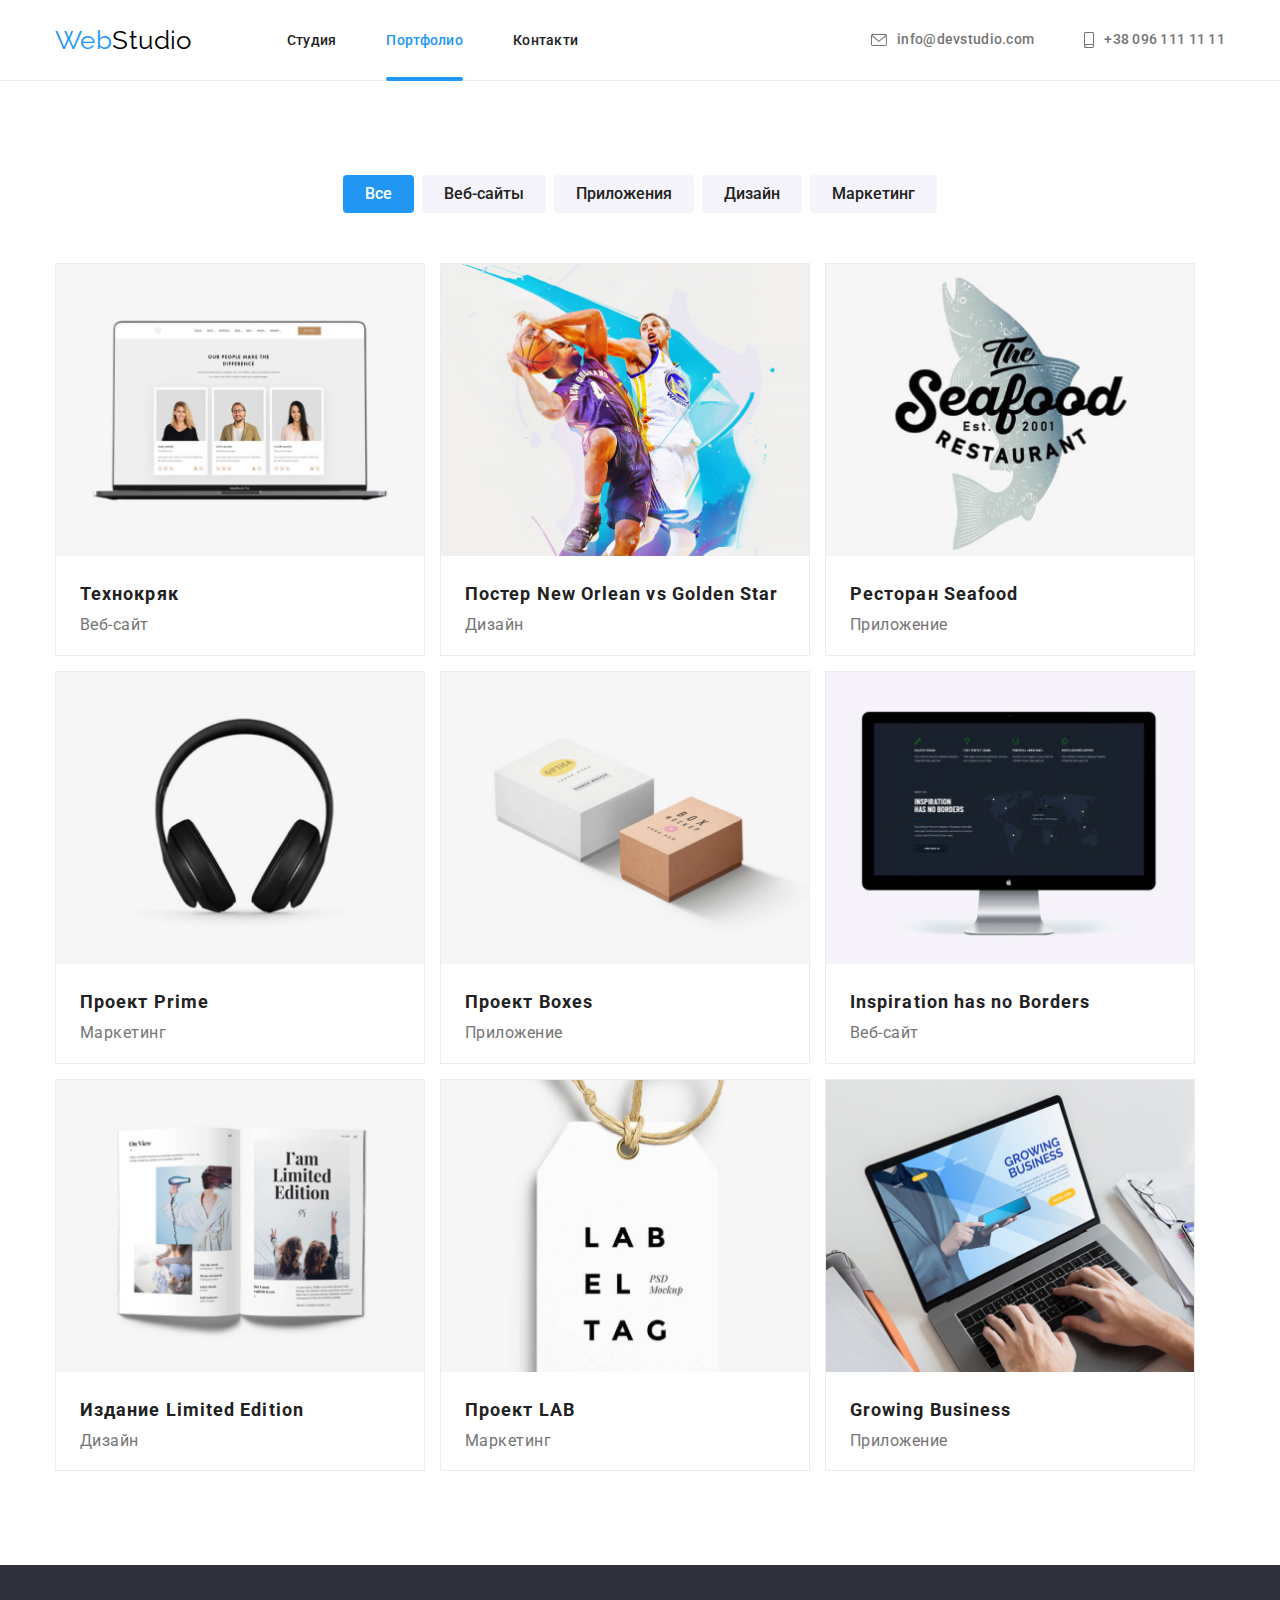
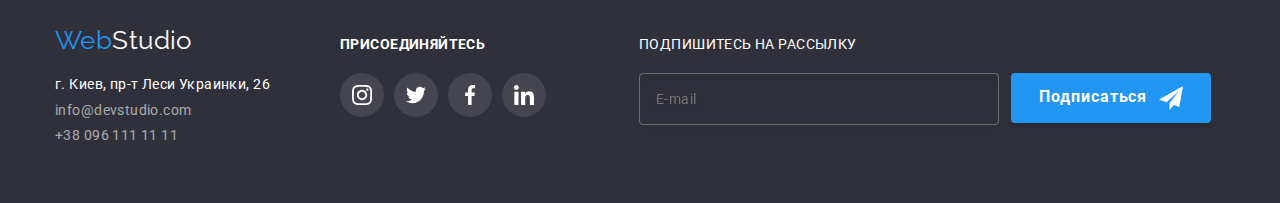
==== portfolio.html @ 6645a098 "Add files via upload" ====
<!DOCTYPE html>
<html lang="ru">

<head>
  <meta charset="utf-8" />
  <title>WebStudio</title>
  <!-- Линкии -->
  <link rel="preconnect" href="https://fonts.googleapis.com" />
  <link rel="preconnect" href="https://fonts.gstatic.com" crossorigin />
  <link href="https://fonts.googleapis.com/css2?family=Raleway:wght@700&family=Roboto:wght@400;500;700;900&display=swap"
    rel="stylesheet" />
  <link rel="stylesheet"
    href="https://cdnjs.cloudflare.com/ajax/libs/modern-normalize/1.1.0/modern-normalize.min.css" />
  <link rel="stylesheet" href="./css/styles.css" type="text/css" />
</head>
<!-- Боди -->

<body>
  <header class="header">
    <div class="container">
      <nav class="styless-nav main-nav">
        <a href="./index.html" class="logo-start">Web<span class="logo-end">Studio</span></a>
        <ul class="style-list">
          <li class="style-item"><a class="nav-link" href="./index.html">Студия</a></li>
          <li class="style-item"><a class="nav-link acctive_nav_link" href="./portfolio.html">Портфолио</a></li>
          <li class="style-item"><a class="nav-link" href="">Контакти</a></li>
        </ul>
        <ul class="auth-nav list">
          <li class="style-item"><a class="contact-link" href="mailto:info@devstudio.com">
              <svg class="logo_mail" width="16px" height="12px">
                <use href="./images/sprite.svg#icon-envelope"></use>
              </svg> info@devstudio.com</a>
          </li>
          <li class="style-item"><a class="contact-link" href="tel:+380961111111">
              <svg class="logo_phone" width="16px" height="12px">
                <use href="./images/sprite.svg#icon-smartphone"></use>
              </svg> +38 096 111 11 11</a>
          </li>
        </ul>
      </nav>
    </div>
  </header>
  <main>
    <!--/* Шапка с кнопками та скритий заголовок*/-->
    <section class="section">
      <div class="container">
        <h1 class="visually-hidden">Нет заголовка</h1>
        <ul class="btn-list">
          <li class="btn-item">
            <button class="style-button active-btn" type="button">Все</button>
          </li>
          <li class="btn-item">
            <button class="style-button" type="button">Веб-сайты</button>
          </li>
          <li class="btn-item">
            <button class="style-button" type="button">Приложения</button>
          </li>
          <li class="btn-item">
            <button class="style-button" type="button">Дизайн</button>
          </li>
          <li class="btn-item">
            <button class="style-button" type="button">Маркетинг</button>
          </li>
        </ul>
        <!--/* Наши работы */-->
        <ul class="project-list">
          <li class="card-item">
            <div class="test">
              <img src="./images/portfolio-section1/img.jpg" alt="Ноутбук с открытым веб- сайтом" width="370"
                class="projects" />
              <p class="project-text">Ресурс предлагает комплексные предложения с разным уровнем функционала и сервисов.
                Все это
                позволит посетителю получить исчерпывающие сведения о компании или частном лице.</p>
            </div>
            <h3 class="card-title">Технокряк</h3>
            <p class="card-text">Веб-сайт</p>
          </li>
          <li class="card-item">
            <div class="test">
              <img src="./images/portfolio-section1/img-1.jpg" alt="Баскетбол" width="370" class="projects" />
              <p class="project-text">Ресурс предлагает комплексные предложения с разным уровнем функционала и сервисов.
                Все это позволит посетителю получить исчерпывающие сведения о компании или частном лице.</p>
            </div>
            <h3 class="card-title">Постер New Orlean vs Golden Star</h3>
            <p class="card-text">Дизайн</p>
          </li>
          <li class="card-item">
            <div class="test">
              <img src="./images/portfolio-section1/img-2.jpg" alt="рыба с надписью" width="370" class="projects" />
              <p class="project-text">Ресурс предлагает комплексные предложения с разным уровнем функционала и сервисов.
                Все это позволит посетителю получить исчерпывающие сведения о компании или частном лице.</p>
            </div>
            <h3 class="card-title">Ресторан Seafood</h3>
            <p class="card-text">Приложение</p>
          </li>
          <li class="card-item">
            <div class="test">
              <img src="./images/portfolio-section1/img-3.jpg" alt="Наушники" width="370" class="projects" />
              <p class="project-text">Ресурс предлагает комплексные предложения с разным уровнем функционала и сервисов.
                Все это позволит посетителю получить исчерпывающие сведения о компании или частном лице.</p>
            </div>
            <h3 class="card-title">Проект Prime</h3>
            <p class="card-text">Маркетинг</p>
          </li>

          <li class="card-item">
            <div class="test">
              <img src="./images/portfolio-section1/img-4.jpg" alt="Две коробочки" width="370" class="projects" />
              <p class="project-text">Ресурс предлагает комплексные предложения с разным уровнем функционала и сервисов.
                Все это позволит посетителю получить исчерпывающие сведения о компании или частном лице.</p>
            </div>
            <h3 class="card-title">Проект Boxes</h3>
            <p class="card-text">Приложение</p>
          </li>
          <li class="card-item">
            <div class="test">
              <img src="./images/portfolio-section1/img-5.jpg" alt="Монитор" width="370" class="projects" />
              <p class="project-text">Ресурс предлагает комплексные предложения с разным уровнем функционала и сервисов.
                Все это позволит посетителю получить исчерпывающие сведения о компании или частном лице.</p>
            </div>
            <h3 class="card-title">Inspiration has no Borders</h3>
            <p class="card-text">Веб-сайт</p>
          </li>
          <li class="card-item">
            <div class="test">
              <img src="./images/portfolio-section1/img-6.jpg" alt="Макет издания" width="370" class="projects" />
              <p class="project-text">Ресурс предлагает комплексные предложения с разным уровнем функционала и сервисов.
                Все это позволит посетителю получить исчерпывающие сведения о компании или частном лице.</p>
            </div>
            <h3 class="card-title">Издание Limited Edition</h3>
            <p class="card-text">Дизайн</p>
          </li>
          <li class="card-item">
            <div class="test">
              <img src="./images/portfolio-section1/img-7.jpg" alt="Бирка" width="370" class="projects" />
              <p class="project-text">Ресурс предлагает комплексные предложения с разным уровнем функционала и сервисов.
                Все это позволит посетителю получить исчерпывающие сведения о компании или частном лице.</p>
            </div>
            <h3 class="card-title">Проект LAB</h3>
            <p class="card-text">Маркетинг</p>
          </li>
          <li class="card-item">
            <div class="test">
              <img src="./images/portfolio-section1/img-8.jpg" alt="Ноутбук с открытым изображением" width="370"
                class="projects" />
              <p class="project-text">Ресурс предлагает комплексные предложения с разным уровнем функционала и сервисов.
                Все это позволит посетителю получить исчерпывающие сведения о компании или частном лице.</p>
            </div>
            <h3 class="card-title">Growing Business</h3>
            <p class="card-text">Приложение</p>
          </li>
        </ul>
      </div>
    </section>
  </main>
  <!-- футер -->
  <footer class="footer">
    <div class="container">
      <div class="container-box">
        <div class="container-footer">
          <a href="./index.html" class="logo-start footer-logo">Web<span class="logo-footer">Studio</span></a>
          <address>
            <ul class="auth-footer list">
              <li class="footer-item">
                <a class="adress-link" href="https://goo.gl/maps/piqngm7oDQpEDh6u6" target="_blank"
                  rel="noopener nofollow noreferrer">г. Киев, пр-т Леси Украинки, 26</a>
              </li>
              <li class="footer-item">
                <a class="mail-footer" href="mailto:info@devstudio.com">info@devstudio.com</a>
              </li>
              <li class="footer-item">
                <a class="mail-footer" href="tel:+380961111111">+38 096 111 11 11</a>
              </li>
            </ul>
          </address>
        </div>
        <div class="link-footer">
          <h3 class="social-title">присоединяйтесь</h3>
          <ul class="social-list-footer">
            <li class="social-item">
              <a href="#" rel="noopener noreferrer" class="social-link-footer">
                <svg class="social-logo" width="20px" height="20px">
                  <use href="./images/sprite.svg#icon-instagram"></use>
                </svg>
              </a>
            </li>
            <li class="social-item">
              <a href="#" rel="noopener noreferrer" class="social-link-footer">
                <svg class="social-logo" width="20px" height="20px">
                  <use href="./images/sprite.svg#icon-tviter"></use>
                </svg>
              </a>
            </li>
            <li class="social-item">
              <a href="#" rel="noopener noreferrer" class="social-link-footer">
                <svg class="social-logo" width="20px" height="20px">
                  <use href="./images/sprite.svg#icon-facebook"></use>
                </svg>
              </a>
            </li>
            <li class="social-item">
              <a href="#" rel="noopener noreferrer" class="social-link-footer">
                <svg class="social-logo" width="20px" height="20px">
                  <use href="./images/sprite.svg#icon-linkedin"></use>
                </svg>
              </a>
            </li>
          </ul>
        </div>
        <div class="test3">
          <form>
            <label class="sub-title">Подпишитесь на рассылку</label>
            <div class="box-footer">
              <label class="label-footer">
                <input class="mail-label" type="email" name="email" placeholder="E-mail">
              </label>
        
              <button class="btn-footer" type="submit"><span class="text-btn-footer">Подписаться</span>
                <svg class="btn-footer-logo" width="24px" height="24px">
                  <use href="./images/sprite.svg#icon-send"></use>
                </svg>
            </button>  
           </div>
          </form>
        </div>
      </div>
    </div>
  </footer>
</body>

</html>
---- css/styles.css ----
/* палитра кольорів */
:root {
  --background-color: #ffffff;
  --text-color: #212121;
  --hover-color: #2196f3;
  --border-color: #ececec;
  --textlogo-color: #000000;
  --mail-tel-color: #757575;
  --background-main-color: #c4c4c4;
  --text-color-btn: #ffffff;
  --background-color-btn: #188ce8;
  --active-btn-text: #000000;
  --active-btn-shadov: #00000026;
  --boxshadov-clor1: rgba(0, 0, 0, 0.122);
  --boxshadov-clor2: rgba(0, 0, 0, 0.141);
  --boxshadov-clor3: rgba(0, 0, 0, 0.2);
  --text-mail-footer: #ffffff99;
  --background-portfolio: #e5e5e5;
  --button-color-style: #f5f4fa;
  --shadov-btn: #00000026;
  --background-footer-color: #2f303a;
  --clients-border-color: #afb1b8;
  --border-project-list: #eeeeee;
  --border-project-list1: rgba(0, 0, 0, 0.12);
  --border-project-list2: rgba(0, 0, 0, 0.06);
  --border-project-list3: rgba(0, 0, 0, 0.16);
  --social-link-footer: rgba(255, 255, 255, 0.1);
  --timing-function: cubic-bezier(0.4, 0, 0.2, 1);
}

/* /Обнулення стилів браузера/ */
html {
  box-sizing: border-box;
}

*,
*::after,
*::before {
  box-sizing: inherit;
  margin: 0;
}

h1,
h2,
h3,
h4,
h5,
h6,
p {
  margin: 0;
}

a {
  text-decoration: none;
  color: inherit;

  /* плавний перехід , скорость перехода при ховері, та кубік часу */

  /* transition:
   background-color 1250ms cubic-bezier(0.4, 0, 0.2, 1),
   color 1250ms cubic-bezier(0.4, 0, 0.2, 1),
   filter 1250ms cubic-bezier(0.4, 0, 0.2, 1);    */
  cursor: pointer;
 

}
button{
  cursor: pointer;

  
}

a,
button {
  transition-property: background-color, color, filter,  fill, border-color;
  transition-duration: 250ms;
  transition-timing-function: var(--timing-function);

}

ul {
  list-style: none;
  padding: 0;
  margin: 0;
}

img {
  display: block;
  max-width: 100%;
  height: auto;
}

address {
  font-style: normal;
}

/* body- те що чаще застосовується */
body {
  font-family: "Roboto", sans-serif;
  font-size: 14px;
  letter-spacing: 0.03em;
  background-color: var(--background-color);
  color: var(--text-color);
}

/* header- висота, бордер та фон */
.header {
  background-color: var(--background-color);
  border-bottom: 1px solid var(--border-color);
}

.container {
  width: 1200px;
  padding: 0 15px;

  margin-left: auto;
  margin-right: auto;
}

.section {
  padding: 94px 0;
}

.section-no-pading {
  padding-bottom: 0;
}

/* пораховано интерлиньяж (поділив вbсоту на розмір тесту) */
.logo-start {
  font-family: "Raleway";
  font-size: 26px;
  line-height: 1.19;
  color: var(--hover-color);
}

/* .logo-start:hover {
  transform: scale(1.3);
} */

.logo-end {
  color: var(--active-btn-text);
}

.styless-nav .style-list {
  display: flex;
  margin-left: 95px;
}

.main-nav {
  display: flex;
  align-items: center;
}

/* .style-item:not(:first-child) {
    margin-left: 30px;
} */

/* Крайняяя геометрия- обрезали лишние отступы, оябзательно!!!
 1)ЦЕ ВАРІАНТ СУСІДА, КОЛИ ТИ ЗАДАЄШ ВСІМ СУСІДНІМ ЕЛЕМЕНТАМ ВІДСТУП */

.style-item+.style-item {
  margin-left: 50px;
}

/*
2)НАЙЛІПШИЙ ВАРІАНТ. КОЛИ ТИ ЗАДАЕШЬ ВІДСТУП ВСІМ КРІМ ОСТАННЬГО

 .styless-nav .style-item:not(:last-child){
	margin-right: 50px;
} */

/* 
3) ЦЕЙ ОДИН З ВАРІАНТІВ 
.styless-nav .style-item:last-child{
	margin-right: 0;
} */

/* наведення та табуляція для нав та кнопок у портфоліо */
/* .style-item:hover > .nav-link,
.style-item:focus > .nav-link, */

.contact-link:hover,
.contact-link:focus {
  color: var(--hover-color);
}

/* колір лінків у хедері-----что бЫ удобнее было попадать 
	на сыылке сделали ее блочным елементом и добавили падинг сверху и снизу */
.nav-link {
  display: block;
  position: relative;

  color: var(--text-color);
  font-weight: 500;
  line-height: 1.14;
  letter-spacing: 0.02em;
  text-decoration: none;

  padding-bottom: 32px;
  padding-top: 32px;
  bottom: -1px;

  transition-property: color;
  transition-duration: 250ms;
  transition-timing-function: cubic-bezier(0.4, 0, 0.2, 1);
}

.nav-link::before {
  content: "";
  position: absolute;
  right: 0;
  bottom: -1px;
  height: 4px;
  width: 0;
  background-color: var(--hover-color);
  border-radius: 2px;

  animation-name: animation-underline-none;
  animation-duration: 250ms;
  animation-direction: alternate;
  animation-fill-mode: forwards;
  animation-timing-function: cubic-bezier(0.4, 0, 0.2, 1);
}

.nav-link::after {
  content: "";

  position: absolute;
  left: 0;
  bottom: 0;

  display: block;
  width: 100%;
  height: 4px;
  background: var(--hover-color);
  border-radius: 2px;

  transform: scaleX(0);
  transition: transform 250ms cubic-bezier(0.4, 0, 0.2, 1);
}

.nav-link:hover::after {
  transform: scaleX(1);
  transition: transform 250ms cubic-bezier(0.4, 0, 0.2, 1);
}

.nav-link:focus::after {
  transform: scaleX(1);
  transition: transform 250ms cubic-bezier(0.4, 0, 0.2, 1);
}

.acctive_nav_link {
  color: var(--hover-color);
  transition-property: color;
  transition-duration: 250ms;
  transition-timing-function: cubic-bezier(0.4, 0, 0.2, 1);
}

.nav-link.acctive_nav_link::before {
  content: "";

  position: absolute;
  left: 0;
  bottom: 0;

  display: block;
  width: 100%;
  height: 4px;

  background: var(--hover-color);
  border-radius: 2px;

  transition: 250ms cubic-bezier(0.4, 0, 0.2, 1);
}

.nav-link.acctive_nav_link::after {
  content: "";

  position: absolute;
  left: 0;
  bottom: 0;

  display: block;
  width: 100%;
  height: 4px;

  background-color: var(--hover-color);
  border-radius: 2px;

  transition: 250ms cubic-bezier(0.4, 0, 0.2, 1);
}

.style-list :hover {
  color: var(--hover-color);
}

.auth-nav {
  display: flex;
  margin-left: auto;
}

/* колір тексту для меіл та тел */
.contact-link {
  display: flex;
  align-items: center;
  padding-top: 32px;
  padding-bottom: 32px;

  color: var(--mail-tel-color);
  font-weight: 500;
  line-height: 1.14;
  letter-spacing: 0.02em;
}

/* ----оформлення  лого в хедері---- */
.logo_mail {
  fill: currentColor;

  width: 16px;
  height: 12px;

  margin-right: 10px;
}

.logo_phone {
  fill: currentColor;

  width: 10px;
  height: 16px;

  margin-right: 10px;
}

/* main styles */

.section-order {
  background-color: var(--background-footer-color);

  padding-top: 200px;
  padding-bottom: 200px;
}

.overlay {
  /* max-width: 1920px; */

  margin-left: auto;
  margin-right: auto;

  background-image: linear-gradient(to right,
      rgba(47, 48, 58, 0.4),
      rgba(47, 48, 58, 0.4)),
    url(../images/section1/Img-bg.jpg);

  background-repeat: no-repeat;
  background-size: contain;
  background-position: center;
}

.hero-title {
  font-weight: 900;
  font-size: 44px;
  line-height: 1.36;
  text-align: center;
  letter-spacing: 0.06em;
  text-transform: uppercase;
  color: var(--background-color);

  width: 696px;
  margin-left: auto;
  margin-right: auto;
  margin-top: 0;
  margin-bottom: 40px;
}

/* Шапка с кнопкой */
.hero-btn {
  display: flex;
  align-items: center;
  text-align: center;
  padding: 10px 32px;
  margin: 0 auto;
  border: 0;

  color: var(--background-color);
  background-color: var(--hover-color);
  box-shadow: 0px 4px 4px var(--shadov-btn);
  border-radius: 4px;
  font-weight: 700;
  font-size: 16px;
  line-height: 1.87;
  letter-spacing: 0.06em;

  cursor: pointer;
}

.hero-btn:hover,
.hero-btn:focus {
  background-color: var(--background-color-btn);
  box-shadow: 0px 4px 4px var(--active-btn-shadov);
  border-radius: 4px;
}

.hero-btn:active {
  color: var(--text-color-btn);
  background-color: var(--background-color-btn);
}

/* Особенности */
/* заголовок не наследет размери текста  */
.bg-logo {
  width: 270px;
  height: 120px;
  margin-bottom: 30px;

  background-color: var(--button-color-style);
  border-radius: 4px;
}

.logo-antena {
  width: 70px;
  height: 70px;

  margin: 25px 100px;
}

.peculiarities-list {
  display: flex;
  align-items: center;
}

.peculiarities-list .peculiarities-item+.peculiarities-item {
  margin-left: 30px;
}

.peculiarities-title {
  margin-bottom: 10px;

  line-height: 1.14;
  text-transform: uppercase;
  font-size: 14px;
}

.peculiarities-text {
  line-height: 1.71;
  color: var(--mail-tel-color);
}

/* Чем мы занимаемся */

.section-titel {
  margin-bottom: 50px;
  font-size: 36px;
  line-height: 1.16;
  text-align: center;
}

.style-work-list {
  display: flex;
}

.work-item {
  width: 370px;

  position: relative;

}

.style-work-list .work-item+.work-item {
  margin-left: 30px;
}

.work-text {

  padding-top: 27px;

  width: 370px;
  height: 70px;

  text-align: center;
  letter-spacing: 0.03em;
  text-transform: uppercase;
  color: var(--background-color);
  background-color: rgba(47, 48, 58, 0.8);

  position: absolute;


  bottom: 0;

}

/* Наша команда */
.team {
  background-color: #f5f4fa;
}

.team-list {
  display: flex;
}

.team-list .team-item+.team-item {
  margin-left: 30px;
}

.team-item {
  width: 270px;
  background-color: var(--background-color);

  /* material shadow v1 */
  box-shadow: 0px 1px 3px var(--boxshadov-clor1),
    0px 1px 1px var(--boxshadov-clor2), 0px 2px 1px var(--boxshadov-clor3);
  border-radius: 0px 0px 4px 4px;
}

.name-team {
  margin-top: 30px;
  margin-bottom: 10px;

  font-weight: 500;
  font-size: 16px;
  line-height: 1.18;
  text-align: center;
}

.position-team {
  margin-bottom: 16px;

  font-size: 16px;
  line-height: 1.18;
  text-align: center;
  color: var(--mail-tel-color);
}

.social-list {
  display: flex;
  justify-content: center;

  margin-bottom: 30px;
}

.social-item {
  display: block;
  width: 44px;
  height: 44px;
}

.social-item+.social-item {
  margin-left: 10px;
}

.social-link {
  display: flex;
  align-items: center;
  justify-content: center;
  width: 100%;
  height: 100%;
  border-radius: 50%;
  background-color: var(--background-color);
  color: var(--clients-border-color);
}

.social-link:hover,
.social-link:focus {

  background-color: var(--hover-color);
  color: var(--background-color);
  filter: drop-shadow(0px 4px 4px rgba(0, 0, 0, 0.25));

}

.social-logo {
  fill: currentColor;
}

.client-list {
  display: flex;
}

.client-list .clients+.clients {
  margin-left: 30px;
}

.clients-item {
  height: 92px;
  width: 170px;
}

.clients-item+.clients-item {
  margin-left: 30px;
}

.client-link {
  display: flex;
  width: 100%;
  height: 100%;
  align-items: center;
  justify-content: center;
  color: var(--clients-border-color);
  border: 1px solid var(--clients-border-color);
  border-radius: 4px;

  
}

.client-link:hover,
.client-link:focus {
  cursor: pointer;
  color: var(--hover-color);
  border-color: var(--hover-color);
  border-radius: 4px;
}

.clients-logo {
  fill: currentColor;
}

.clients-logo:hover,
.clients-logo:focus {
  fill: var(--hover-color);
}

/* скрыть заголовок */
.visually-hidden {
  position: absolute;
  width: 1px;
  height: 1px;
  margin: -1px;
  border: 0;
  padding: 0;
  white-space: nowrap;
  clip-path: inset(100%);
  clip: rect(0 0 0 0);
  overflow: hidden;
}

/* ПОРТФОЛІО */

/* колір фону для партфоліо */

.btn-list {
  display: flex;

  justify-content: center;
  margin-bottom: 50px;
}

.btn-list .btn-item+.btn-item {
  margin-left: 8px;
}

.btn-item:nth-last-child(-n + 1) {
  margin-right: 0;
}

/* колір тіней кнопки при наведені у портфоліо */
.style-button {
  padding: 6px 22px;

  border-radius: 4px;
  font-family: "Roboto";
  font-weight: 500;
  font-size: 16px;
  line-height: 1.63;
  text-align: center;
  background-color: var(--button-color-style);
  color: var(--text-color);
  cursor: pointer;
  border: 0;
}

.style-button:hover,
.style-button:focus {
  box-shadow: 0px 3px 1px var(--boxshadov-clor1),
    0px 1px 2px var(--boxshadov-clor2),
    0px 2px 2px var(--boxshadov-clor3);

  color: var(--background-color);
  background-color: var(--hover-color);

}

.active-btn {
  background-color: var(--hover-color);
  color: var(--background-color);
}

/* Наши работы */
.project-list {
  display: flex;
  flex-wrap: wrap;

  gap: 15px;

  /* margin: -15px; */
}

.card-item {
  width: 370px;
  transition-property: box-shadow;
  transition-duration: 250ms;
  transition-timing-function: cubic-bezier(0.4, 0, 0.2, 1);
  overflow: hidden;

  /* 
  margin-right: 30px;
  margin-bottom: 30px; */
  background-color: var(--background-color);
  border: 1px solid var(--border-color);

  /* ФИКСИРОВАНАЯ ВЕРСТКА ШИРИНА */
  /* margin: 15px; */
  /* width: calc((100% - 90px) / 3); */
}

/* .card-item:nth-child(3n) {
  margin-right: 0;
}

.card-item:nth-last-child(-n + 3) {
  margin-bottom: 0;
} */
.card-item:hover {
  box-shadow:
    0px 1px 1px var(--border-project-list1),
    0px 4px 4px var(--border-project-list2),
    1px 4px 6px var(--border-project-list3);

  cursor: pointer;
  border: 1px solid var(--border-project-list);
}


.card-item:hover .project-text {

  transform: translateY(0);

}




.test {

  overflow: hidden;

  position: relative;



  /* display: flex;
  justify-content: center;
  align-items: center; */
}



.project-text {
  margin-top: 2px;
  width: 100%;
  height: 100%;

  padding: 63px 24px;


  position: absolute;

  top: 0;
  left: 0;

  transform: translate(-50%, -50%);
  display: block;

  font-weight: 400;
  font-size: 18px;
  line-height: 28px;
  color: var(--background-color);

  transform: translateY(100%);
  transition: transform 250ms ease;

  background-color: rgba(33, 150, 243, 0.9);




}

/* .project-text::after{
content: '';
display: block;

position: absolute;
left: 0;
bottom: 0;

width: 0;
height: 100%;

transition: width 250ms var(--timing-function);
}

.project-text:hover:after{
  width: 100%;
} */

/* .project-text::before{
  content: '';
  display: block;
  position: absolute;
  top: 100%;
  width: 100%;
  height: 100%;
  background-color: #2196f3;

 

  opacity: 0;
   z-index: -1;
} */

/* .project-text:hover::before, */


.card-title {
  padding-top: 20px;
  padding-left: 24px;
  padding-right: 24px;
  margin-bottom: 4px;

  font-size: 18px;
  line-height: 2;
  /* identical to box height, or 200% */
  letter-spacing: 0.06em;
}

.card-text {
  padding-left: 24px;
  padding-right: 24px;
  padding-bottom: 20px;

  font-size: 16px;
  line-height: 2x;
  /* identical to box height, or 188% */
  letter-spacing: 0.03em;
  color: var(--mail-tel-color);
}

/* -- футер - */

.footer {
  padding-top: 60px;
  padding-bottom: 60px;
  background: var(--background-footer-color);
}

.container-box {
  display: flex;
  align-items: baseline;
}

.container-footer {
  display: flex;
  flex-direction: column;
}

.footer-logo {
  display: block;
  margin-bottom: 20px;
}

.logo-footer,
.adress-link {
  color: var(--background-color);
  font-style: normal;
}

.adress-link {
  display: block;
}

.auth-footer .footer-item+.footer-item {
  margin-top: 9px;
}

.mail-footer {
  color: var(--text-mail-footer);
  text-decoration: none;
}

.mail-footer:hover,
.mail-footer:focus {
  color: var(--hover-color);
}

.link-footer {
  margin-left: 70px;
}

.social-list-footer {
  display: flex;
  justify-content: center;
}

.social-title {
  font-size: 14px;
  text-transform: uppercase;

  color: var(--background-color);
  margin-bottom: 20px;
}

.social-link-footer {
  display: flex;
  align-items: center;
  justify-content: center;
  width: 100%;
  height: 100%;
  border-radius: 50%;
  background-color: var(--social-link-footer);
  color: var(--background-color);
}

.social-link-footer:hover,
.social-link-footer:focus {
  background-color: #188ce8;
  color: var(--background-color);
}

            /* окно с подпиской в футере */

.test3 {
  /* display: flex; */
  flex-direction: row;
  justify-content: baseline;
  padding-left: 93px;
}

.sub-title {
  display: block;
  margin-bottom: 20px;

  font-size: 14px;
  text-transform: uppercase;

  color: var(--background-color);
}

.label-footer {


  border: 1px solid rgba(255, 255, 255, 0.3);
  filter: drop-shadow(0px 4px 4px rgba(0, 0, 0, 0.15));
  border-radius: 4px;

}

.mail-label {
  width: 358px;
  height: 50px;

  
  border: 0;


  background-color: transparent;
  letter-spacing: 0.03em;

  color: rgba(255, 255, 255, 0.6);

}


.btn-footer {

  display: flex;
  align-items: center;
  justify-content: space-evenly;

  width: 200px;
  height: 50px;
  box-shadow: 0px 4px 4px rgba(0, 0, 0, 0.15);
  border: 0;
  background-color: var(--hover-color);
  border-radius: 4px;
  margin-left: 12px;

  transition-duration: 250ms;
  transition-timing-function: var(--timing-function);
}

.btn-footer:hover,
.btn-footer:focus{
  box-shadow: 0px 4px 4px rgba(0, 0, 0, 0.15);
    background-color: var(--background-color-btn);
}


.box-footer {
  display: flex;
}

.mail-label,
.btn-footer {

  padding: 16px;
  font-family: inherit;
  font-size: inherit;
}

.text-btn-footer {

  font-weight: 700;
  font-size: 16px;
  /* identical to box height, or 188% */

  display: flex;
  align-items: center;
  text-align: center;
  letter-spacing: 0.06em;

  color: #FFFFFF;
}





/*МОДЛЬНЕ ВІКНО С ФОНОМ БЕКДРОПУ  */


.backdrop {
  width: 100%;
  height: 100%;

  position: fixed;
  top: 0;
  left: 0;

  background-color: rgba(0, 0, 0, 0.2);


}

.is-hidden {
  visibility: hidden;
  /* ховає блок бекдоропу */
  opacity: 0;
  pointer-events: none;
  /* не пропускає ховері та фокусу з мишки */
}

.modal {

  position: absolute;
  top: 50%;
  left: 50%;

  transform: translate(-50%, -50%);

  width: 528px;
  height: 581px;
  padding: 40px;

  background: #FFFFFF;
  box-shadow: 0px 1px 3px rgba(0, 0, 0, 0.12), 0px 1px 1px rgba(0, 0, 0, 0.14), 0px 2px 1px rgba(0, 0, 0, 0.2);
  border-radius: 4px;
}

.form {
  width: 100%;
  margin-left: auto;
  margin-right: auto;
  /* padding: 20px; */

  display: flex;
  flex-direction: column;
  justify-content: center;
  align-content: center;
}

.modal-form-title{
  display: flex;
  justify-content: center;

  font-size: 20px;
 
  letter-spacing: 0.03em;
  
  /* margin-top: 40px; */
  margin-bottom: 12px;

}

.form-label {
  position: relative;

/* display: flex;
flex-direction: column;

gap: 4px; */
width: 100%;
margin-bottom: 10px;

}


.form label {
  display: block;
  /* width: 100%; */
  margin-bottom: 4px;

  font-weight: 400;
  font-size: 12px;
  line-height: 14px;
  letter-spacing: 0.01em;
  color: var(--mail-tel-color);
  
}

.form-label input {
  margin: 0;
  padding: 12px 16px 12px 42px;
  width: 100%;

  border: 1px solid rgba(33, 33, 33, 0.2);
  border-radius: 4px;
  font-size: 14px;
  line-height: 1.14;
  letter-spacing: 0.01;
  color: var(--text-color); 

  transition-property: color;
  transition: border-color 250ms cubic-bezier(0.4, 0, 0.2, 1);
}

.form-label input:focus,
.form-label textarea:focus{
  
  color: var(--active-btn-text);
  border-color: var(--hover-color);
  outline: transparent;
 
}


.modal-icon{
  
    position: absolute;
    top: 50%;
    left: 21px;

    transform: translate(-50%, -50%);
    fill: currentColor;
    display: block;
    

 transition: fill 250ms cubic-bezier(0.4, 0, 0.2, 1);

}

.modal-input:focus + .modal-icon{
 fill: var(--hover-color);
}

 .logo-tel:hover,
:focus{
  
 fill: var(--hover-color);
}

/* 
.form-label input[type="tel"]::placeholder {
background-image: 
    url(../images/modal1/phone-black.svg);

  background-repeat: no-repeat;
  background-size: contain;
  background-position: left;
}
.form-label input[type="text"]::placeholder {
  background-image:
    url(../images/modal1/person-black.svg);

  background-repeat: no-repeat;
  background-size: contain;
  background-position: left;
}
.form-label input[type="email"]::placeholder {
  background-image:
    url(../images/modal1/email-black.svg);

  background-repeat: no-repeat;
  background-size: contain;
  background-position: left;
}
.form-label input[type="tel"]::placeholder:focus{
fill: currentColor;
} */
.modal-btn-close {

  position: absolute;
  top: 8px;
  right: 8px;

  background: #FFFFFF;
  border: 1px solid rgba(0, 0, 0, 0.1);

  width: 30px;
  height: 30px;
  border-radius: 50%;

  display: flex;
  justify-content: center;
  align-items: center;
  cursor: pointer;
}

.modal-btn-icon {
  display: block;
  fill: currentColor;

  transition-property: fill;
  transition-duration: 250ms;
  transition-timing-function: var(--timing-function);

}


.modal-btn-close:hover .modal-btn-icon,
.modal-btn-close:focus .modal-btn-icon {

  fill: var(--hover-color);

}



textarea {
  resize: none;
  padding: 12px 16px;

  width: 100%;
  height: 120px;

  border: 1px solid rgba(33, 33, 33, 0.2);
  border-radius: 4px;
}
textarea::placeholder{
  color: rgba(117, 117, 117, 0.5);
  font-size: 12px;
  line-height: 14px;
  letter-spacing: 0.01em;
  

}
/* .polycy-box{
  margin-top: 20px;
  

  display: flex;
  flex-direction: row;
  flex-wrap: wrap;
  justify-content: center;
  align-items: center;

  gap: 9px;
} */

.licence {
  position: relative;
  margin: 20px auto 30px;
  padding-left: 23px;
  color: var(--mail-tel-color);
  cursor: pointer;
  user-select: none;
}

.chek {
  position: absolute;
  width: 0px;
  height: 0px;
  margin: 0px;
  border: 0;
  padding: 0;
  overflow: hidden;
  opacity: 0;
}
.chek:checked+.checked-box {
  border: 2px solid var(--hover-color);
  background-color: var(--hover-color);
}

.chek:focus+.checked-box {
  border: 2px solid var(--active-btn-text);
}

.chek:focus:checked:focus+.checked-box {
  border: 2px solid var(--hover-color);
  background-color: var(--hover-color);
}
.checked-box {
  position: absolute;
  width: 16px;
  height: 15px;
  left: 8px;
  top: 50%;

  border: 2px solid var(--text-color);
  border-radius: 3px;

  transform: translate(-50%, -50%);
  transition-property: background-color, border;
  transition-duration: 250ms;
  transition-timing-function: cubic-bezier(0.4, 0, 0.2, 1);
}

.icon-check {
  position: absolute;
  left: 8px;
  top: 50%;
  transform: translate(-50%, -50%);

  fill: transparent;
  transition-property: fill;
  transition-duration: 250ms;
  transition-timing-function: cubic-bezier(0.4, 0, 0.2, 1);
}

.label-txt {

  font-size: 14px;
  letter-spacing: 0.03em;

  color: #757575;}

.licence-link {
 text-decoration: underline;
  
  font-size: 14px;
  letter-spacing: 0.03em;
  
  color: var(--hover-color);

  transition-duration: 250ms;
  transition-timing-function: cubic-bezier(0.4, 0, 0.2, 1);

}

/* .licence-link::after {
  position: absolute;
  content: "";
  right: 0;
  bottom: 0.04em;
  width: 129px;
  height: 1px;
  background-color: var(--hover-color);

  transition-duration: 250ms;
  transition-timing-function: cubic-bezier(0.4, 0, 0.2, 1);

} */
.licence-link:hover{
  color: red;
}
/* .licence-link:hover::after{
  background-color: red;
} */

.form-btn{
   display: flex;
  justify-content: center;

}
.btn-modal{
  display: flex;
  align-items: center;
   justify-content: center;
  letter-spacing: 0.06em;
 
  border: 0;
  padding: 0;

width: 200px;
height: 50px;

margin-top: 30px;
 

  background: #2196F3;
  box-shadow: 0px 4px 4px rgba(0, 0, 0, 0.15);
  border-radius: 4px;

  font-size: 16px;
  line-height: 30px;
  color: var(--background-color);

  transition-duration: 250ms;
  transition-timing-function: var(--timing-function);

}
.btn-modal:hover,
.btn-modal:focus{
  box-shadow: 0px 4px 4px rgba(0, 0, 0, 0.15);
  background-color: var(--background-color-btn);
}
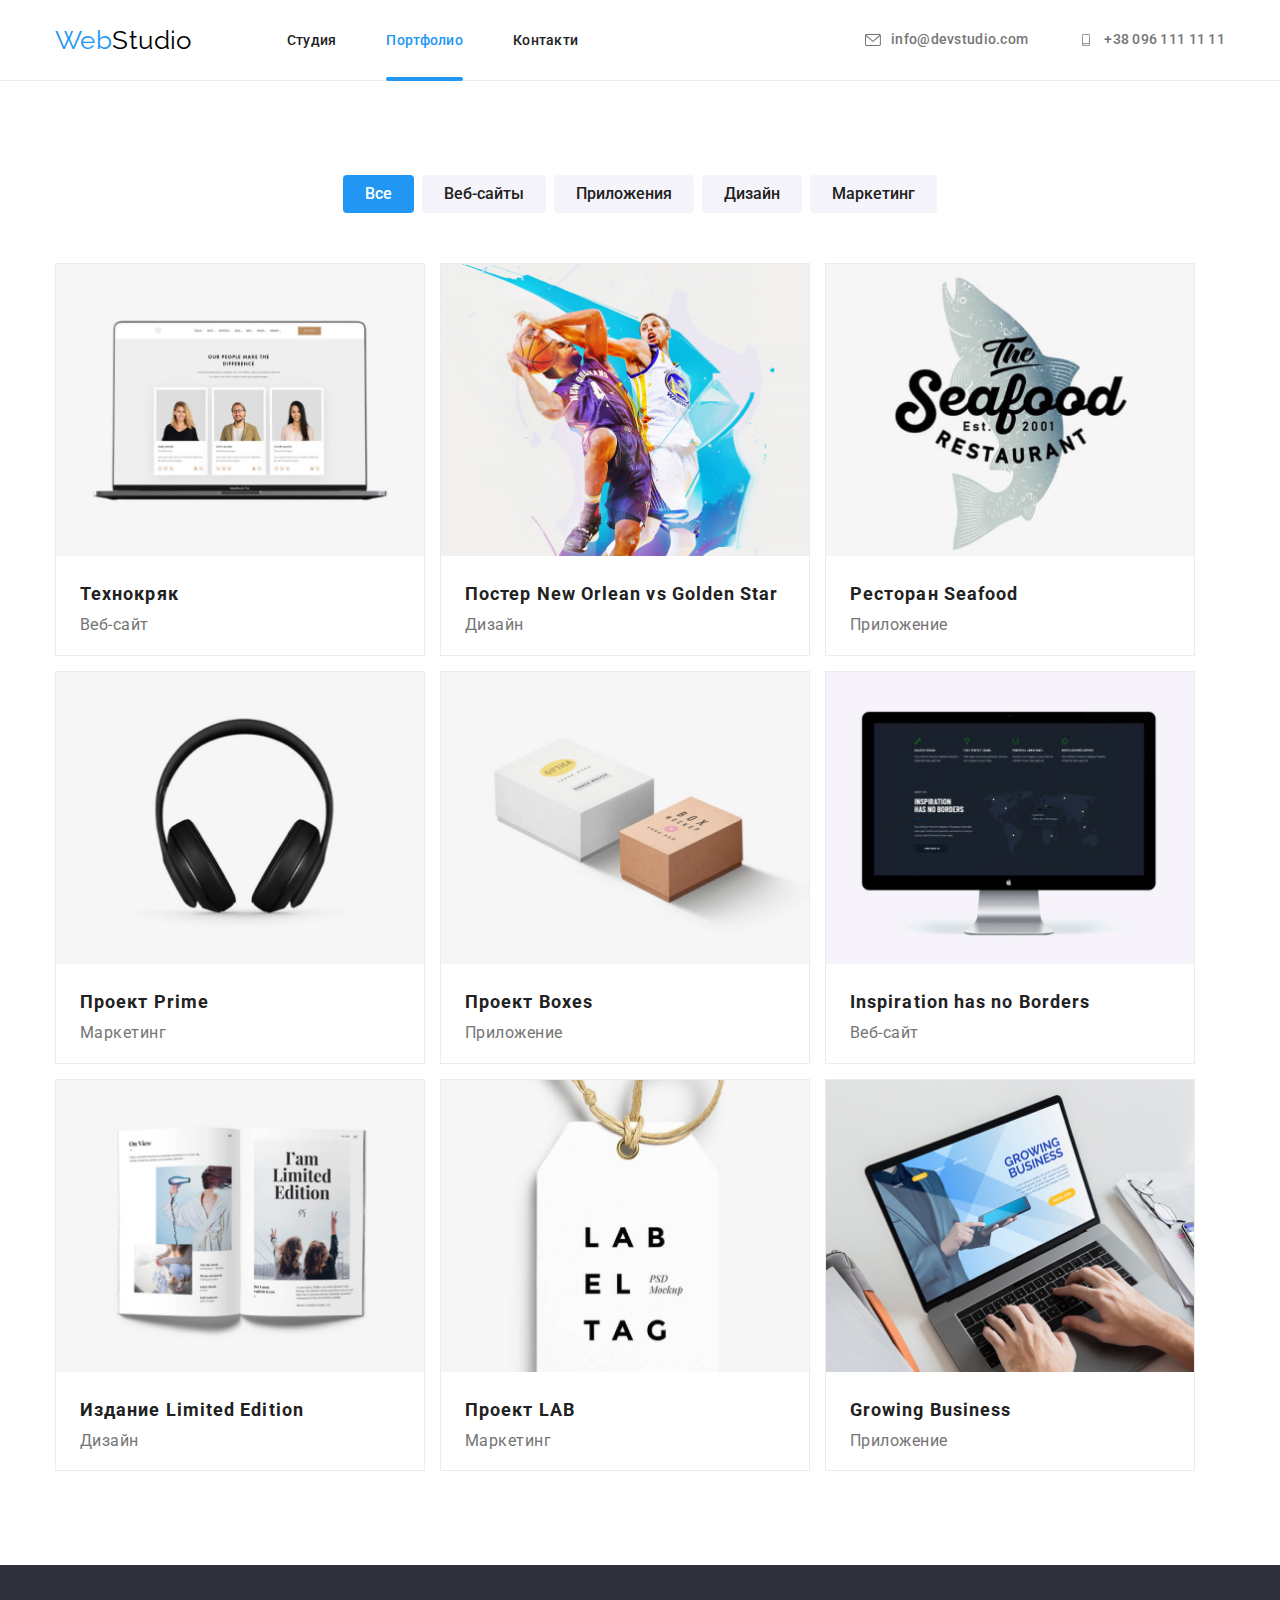
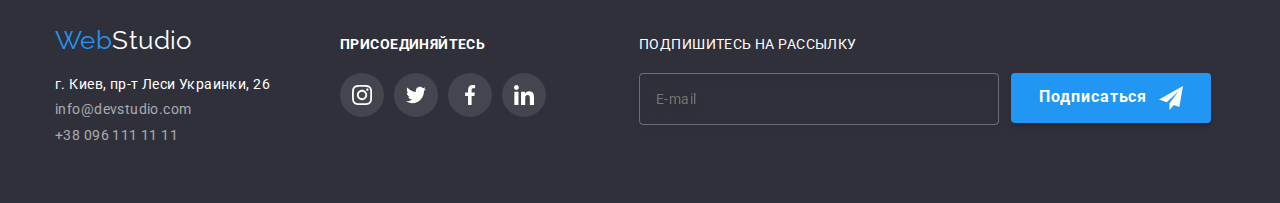
==== commit 9f8c0fb7: "final" ====
--- a/portfolio.html
+++ b/portfolio.html
@@ -1,231 +1,356 @@
 <!DOCTYPE html>
 <html lang="ru">
+  <head>
+    <meta charset="utf-8" />
+    <title>WebStudio</title>
+    <!-- Линкии -->
+    <link rel="preconnect" href="https://fonts.googleapis.com" />
+    <link rel="preconnect" href="https://fonts.gstatic.com" crossorigin />
+    <link
+      href="https://fonts.googleapis.com/css2?family=Raleway:wght@700&family=Roboto:wght@400;500;700;900&display=swap"
+      rel="stylesheet"
+    />
+    <link
+      rel="stylesheet"
+      href="https://cdnjs.cloudflare.com/ajax/libs/modern-normalize/1.1.0/modern-normalize.min.css"
+    />
 
-<head>
-  <meta charset="utf-8" />
-  <title>WebStudio</title>
-  <!-- Линкии -->
-  <link rel="preconnect" href="https://fonts.googleapis.com" />
-  <link rel="preconnect" href="https://fonts.gstatic.com" crossorigin />
-  <link href="https://fonts.googleapis.com/css2?family=Raleway:wght@700&family=Roboto:wght@400;500;700;900&display=swap"
-    rel="stylesheet" />
-  <link rel="stylesheet"
-    href="https://cdnjs.cloudflare.com/ajax/libs/modern-normalize/1.1.0/modern-normalize.min.css" />
-  <link rel="stylesheet" href="./css/styles.css" type="text/css" />
-</head>
-<!-- Боди -->
+    <link rel="stylesheet" href="./css/main.min.css" />
+  </head>
+  <!-- Боди -->
 
-<body>
-  <header class="header">
-    <div class="container">
-      <nav class="styless-nav main-nav">
-        <a href="./index.html" class="logo-start">Web<span class="logo-end">Studio</span></a>
-        <ul class="style-list">
-          <li class="style-item"><a class="nav-link" href="./index.html">Студия</a></li>
-          <li class="style-item"><a class="nav-link acctive_nav_link" href="./portfolio.html">Портфолио</a></li>
-          <li class="style-item"><a class="nav-link" href="">Контакти</a></li>
-        </ul>
-        <ul class="auth-nav list">
-          <li class="style-item"><a class="contact-link" href="mailto:info@devstudio.com">
-              <svg class="logo_mail" width="16px" height="12px">
-                <use href="./images/sprite.svg#icon-envelope"></use>
-              </svg> info@devstudio.com</a>
-          </li>
-          <li class="style-item"><a class="contact-link" href="tel:+380961111111">
-              <svg class="logo_phone" width="16px" height="12px">
-                <use href="./images/sprite.svg#icon-smartphone"></use>
-              </svg> +38 096 111 11 11</a>
-          </li>
-        </ul>
-      </nav>
-    </div>
-  </header>
-  <main>
-    <!--/* Шапка с кнопками та скритий заголовок*/-->
-    <section class="section">
+  <body>
+    <header class="header">
       <div class="container">
-        <h1 class="visually-hidden">Нет заголовка</h1>
-        <ul class="btn-list">
-          <li class="btn-item">
-            <button class="style-button active-btn" type="button">Все</button>
-          </li>
-          <li class="btn-item">
-            <button class="style-button" type="button">Веб-сайты</button>
-          </li>
-          <li class="btn-item">
-            <button class="style-button" type="button">Приложения</button>
-          </li>
-          <li class="btn-item">
-            <button class="style-button" type="button">Дизайн</button>
-          </li>
-          <li class="btn-item">
-            <button class="style-button" type="button">Маркетинг</button>
-          </li>
-        </ul>
-        <!--/* Наши работы */-->
-        <ul class="project-list">
-          <li class="card-item">
-            <div class="test">
-              <img src="./images/portfolio-section1/img.jpg" alt="Ноутбук с открытым веб- сайтом" width="370"
-                class="projects" />
-              <p class="project-text">Ресурс предлагает комплексные предложения с разным уровнем функционала и сервисов.
-                Все это
-                позволит посетителю получить исчерпывающие сведения о компании или частном лице.</p>
-            </div>
-            <h3 class="card-title">Технокряк</h3>
-            <p class="card-text">Веб-сайт</p>
-          </li>
-          <li class="card-item">
-            <div class="test">
-              <img src="./images/portfolio-section1/img-1.jpg" alt="Баскетбол" width="370" class="projects" />
-              <p class="project-text">Ресурс предлагает комплексные предложения с разным уровнем функционала и сервисов.
-                Все это позволит посетителю получить исчерпывающие сведения о компании или частном лице.</p>
-            </div>
-            <h3 class="card-title">Постер New Orlean vs Golden Star</h3>
-            <p class="card-text">Дизайн</p>
-          </li>
-          <li class="card-item">
-            <div class="test">
-              <img src="./images/portfolio-section1/img-2.jpg" alt="рыба с надписью" width="370" class="projects" />
-              <p class="project-text">Ресурс предлагает комплексные предложения с разным уровнем функционала и сервисов.
-                Все это позволит посетителю получить исчерпывающие сведения о компании или частном лице.</p>
-            </div>
-            <h3 class="card-title">Ресторан Seafood</h3>
-            <p class="card-text">Приложение</p>
-          </li>
-          <li class="card-item">
-            <div class="test">
-              <img src="./images/portfolio-section1/img-3.jpg" alt="Наушники" width="370" class="projects" />
-              <p class="project-text">Ресурс предлагает комплексные предложения с разным уровнем функционала и сервисов.
-                Все это позволит посетителю получить исчерпывающие сведения о компании или частном лице.</p>
-            </div>
-            <h3 class="card-title">Проект Prime</h3>
-            <p class="card-text">Маркетинг</p>
-          </li>
-
-          <li class="card-item">
-            <div class="test">
-              <img src="./images/portfolio-section1/img-4.jpg" alt="Две коробочки" width="370" class="projects" />
-              <p class="project-text">Ресурс предлагает комплексные предложения с разным уровнем функционала и сервисов.
-                Все это позволит посетителю получить исчерпывающие сведения о компании или частном лице.</p>
-            </div>
-            <h3 class="card-title">Проект Boxes</h3>
-            <p class="card-text">Приложение</p>
-          </li>
-          <li class="card-item">
-            <div class="test">
-              <img src="./images/portfolio-section1/img-5.jpg" alt="Монитор" width="370" class="projects" />
-              <p class="project-text">Ресурс предлагает комплексные предложения с разным уровнем функционала и сервисов.
-                Все это позволит посетителю получить исчерпывающие сведения о компании или частном лице.</p>
-            </div>
-            <h3 class="card-title">Inspiration has no Borders</h3>
-            <p class="card-text">Веб-сайт</p>
-          </li>
-          <li class="card-item">
-            <div class="test">
-              <img src="./images/portfolio-section1/img-6.jpg" alt="Макет издания" width="370" class="projects" />
-              <p class="project-text">Ресурс предлагает комплексные предложения с разным уровнем функционала и сервисов.
-                Все это позволит посетителю получить исчерпывающие сведения о компании или частном лице.</p>
-            </div>
-            <h3 class="card-title">Издание Limited Edition</h3>
-            <p class="card-text">Дизайн</p>
-          </li>
-          <li class="card-item">
-            <div class="test">
-              <img src="./images/portfolio-section1/img-7.jpg" alt="Бирка" width="370" class="projects" />
-              <p class="project-text">Ресурс предлагает комплексные предложения с разным уровнем функционала и сервисов.
-                Все это позволит посетителю получить исчерпывающие сведения о компании или частном лице.</p>
-            </div>
-            <h3 class="card-title">Проект LAB</h3>
-            <p class="card-text">Маркетинг</p>
-          </li>
-          <li class="card-item">
-            <div class="test">
-              <img src="./images/portfolio-section1/img-8.jpg" alt="Ноутбук с открытым изображением" width="370"
-                class="projects" />
-              <p class="project-text">Ресурс предлагает комплексные предложения с разным уровнем функционала и сервисов.
-                Все это позволит посетителю получить исчерпывающие сведения о компании или частном лице.</p>
-            </div>
-            <h3 class="card-title">Growing Business</h3>
-            <p class="card-text">Приложение</p>
-          </li>
-        </ul>
-      </div>
-    </section>
-  </main>
-  <!-- футер -->
-  <footer class="footer">
-    <div class="container">
-      <div class="container-box">
-        <div class="container-footer">
-          <a href="./index.html" class="logo-start footer-logo">Web<span class="logo-footer">Studio</span></a>
-          <address>
-            <ul class="auth-footer list">
-              <li class="footer-item">
-                <a class="adress-link" href="https://goo.gl/maps/piqngm7oDQpEDh6u6" target="_blank"
-                  rel="noopener nofollow noreferrer">г. Киев, пр-т Леси Украинки, 26</a>
-              </li>
-              <li class="footer-item">
-                <a class="mail-footer" href="mailto:info@devstudio.com">info@devstudio.com</a>
-              </li>
-              <li class="footer-item">
-                <a class="mail-footer" href="tel:+380961111111">+38 096 111 11 11</a>
+        <div class="header-box">
+          <a href="./index.html" class="logo"
+            >Web<span class="logo__end">Studio</span></a
+          >
+          <nav class="header__navigation">
+            <ul class="navigavion__list">
+              <li class="navigavion__item">
+                <a class="navigavion__link" href="./index.html">Студия</a>
+              </li>
+              <li class="navigavion__item">
+                <a
+                  class="navigavion__link navigavion__link_active"
+                  href="./portfolio.html"
+                  >Портфолио</a
+                >
+              </li>
+              <li class="navigavion__item">
+                <a class="navigavion__link" href="">Контакти</a>
               </li>
             </ul>
-          </address>
-        </div>
-        <div class="link-footer">
-          <h3 class="social-title">присоединяйтесь</h3>
-          <ul class="social-list-footer">
-            <li class="social-item">
-              <a href="#" rel="noopener noreferrer" class="social-link-footer">
-                <svg class="social-logo" width="20px" height="20px">
-                  <use href="./images/sprite.svg#icon-instagram"></use>
+          </nav>
+          <ul class="contacts">
+            <li class="contacts__item">
+              <a class="contacts__link" href="mailto:info@devstudio.com">
+                <svg class="contacts__icon" width="16px" height="12px">
+                  <use href="./images/sprite.svg#icon-envelope"></use>
                 </svg>
-              </a>
-            </li>
-            <li class="social-item">
-              <a href="#" rel="noopener noreferrer" class="social-link-footer">
-                <svg class="social-logo" width="20px" height="20px">
-                  <use href="./images/sprite.svg#icon-tviter"></use>
+                info@devstudio.com</a
+              >
+            </li>
+            <li class="contacts__item">
+              <a class="contacts__link" href="tel:+380961111111">
+                <svg class="contacts__icon" width="16px" height="12px">
+                  <use href="./images/sprite.svg#icon-smartphone"></use>
                 </svg>
-              </a>
-            </li>
-            <li class="social-item">
-              <a href="#" rel="noopener noreferrer" class="social-link-footer">
-                <svg class="social-logo" width="20px" height="20px">
-                  <use href="./images/sprite.svg#icon-facebook"></use>
-                </svg>
-              </a>
-            </li>
-            <li class="social-item">
-              <a href="#" rel="noopener noreferrer" class="social-link-footer">
-                <svg class="social-logo" width="20px" height="20px">
-                  <use href="./images/sprite.svg#icon-linkedin"></use>
-                </svg>
-              </a>
+                +38 096 111 11 11</a
+              >
             </li>
           </ul>
         </div>
-        <div class="test3">
-          <form>
-            <label class="sub-title">Подпишитесь на рассылку</label>
-            <div class="box-footer">
-              <label class="label-footer">
-                <input class="mail-label" type="email" name="email" placeholder="E-mail">
-              </label>
-        
-              <button class="btn-footer" type="submit"><span class="text-btn-footer">Подписаться</span>
-                <svg class="btn-footer-logo" width="24px" height="24px">
-                  <use href="./images/sprite.svg#icon-send"></use>
-                </svg>
-            </button>  
-           </div>
-          </form>
+      </div>
+    </header>
+    <main>
+      <!--/* Шапка с кнопками та скритий заголовок*/-->
+      <section class="section">
+        <div class="container">
+          <h1 class="visually-hidden">Нет заголовка</h1>
+          <ul class="btn-list">
+            <li class="btn-item">
+              <button class="style-button active-btn" type="button">Все</button>
+            </li>
+            <li class="btn-item">
+              <button class="style-button" type="button">Веб-сайты</button>
+            </li>
+            <li class="btn-item">
+              <button class="style-button" type="button">Приложения</button>
+            </li>
+            <li class="btn-item">
+              <button class="style-button" type="button">Дизайн</button>
+            </li>
+            <li class="btn-item">
+              <button class="style-button" type="button">Маркетинг</button>
+            </li>
+          </ul>
+          <!--/* Наши работы */-->
+          <ul class="project-list">
+            <li class="card-item">
+              <div class="test">
+                <img
+                  src="./images/portfolio-section1/img.jpg"
+                  alt="Ноутбук с открытым веб- сайтом"
+                  width="370"
+                  class="projects"
+                />
+                <p class="project-text">
+                  Ресурс предлагает комплексные предложения с разным уровнем
+                  функционала и сервисов. Все это позволит посетителю получить
+                  исчерпывающие сведения о компании или частном лице.
+                </p>
+              </div>
+              <h3 class="card-title">Технокряк</h3>
+              <p class="card-text">Веб-сайт</p>
+            </li>
+            <li class="card-item">
+              <div class="test">
+                <img
+                  src="./images/portfolio-section1/img-1.jpg"
+                  alt="Баскетбол"
+                  width="370"
+                  class="projects"
+                />
+                <p class="project-text">
+                  Ресурс предлагает комплексные предложения с разным уровнем
+                  функционала и сервисов. Все это позволит посетителю получить
+                  исчерпывающие сведения о компании или частном лице.
+                </p>
+              </div>
+              <h3 class="card-title">Постер New Orlean vs Golden Star</h3>
+              <p class="card-text">Дизайн</p>
+            </li>
+            <li class="card-item">
+              <div class="test">
+                <img
+                  src="./images/portfolio-section1/img-2.jpg"
+                  alt="рыба с надписью"
+                  width="370"
+                  class="projects"
+                />
+                <p class="project-text">
+                  Ресурс предлагает комплексные предложения с разным уровнем
+                  функционала и сервисов. Все это позволит посетителю получить
+                  исчерпывающие сведения о компании или частном лице.
+                </p>
+              </div>
+              <h3 class="card-title">Ресторан Seafood</h3>
+              <p class="card-text">Приложение</p>
+            </li>
+            <li class="card-item">
+              <div class="test">
+                <img
+                  src="./images/portfolio-section1/img-3.jpg"
+                  alt="Наушники"
+                  width="370"
+                  class="projects"
+                />
+                <p class="project-text">
+                  Ресурс предлагает комплексные предложения с разным уровнем
+                  функционала и сервисов. Все это позволит посетителю получить
+                  исчерпывающие сведения о компании или частном лице.
+                </p>
+              </div>
+              <h3 class="card-title">Проект Prime</h3>
+              <p class="card-text">Маркетинг</p>
+            </li>
+
+            <li class="card-item">
+              <div class="test">
+                <img
+                  src="./images/portfolio-section1/img-4.jpg"
+                  alt="Две коробочки"
+                  width="370"
+                  class="projects"
+                />
+                <p class="project-text">
+                  Ресурс предлагает комплексные предложения с разным уровнем
+                  функционала и сервисов. Все это позволит посетителю получить
+                  исчерпывающие сведения о компании или частном лице.
+                </p>
+              </div>
+              <h3 class="card-title">Проект Boxes</h3>
+              <p class="card-text">Приложение</p>
+            </li>
+            <li class="card-item">
+              <div class="test">
+                <img
+                  src="./images/portfolio-section1/img-5.jpg"
+                  alt="Монитор"
+                  width="370"
+                  class="projects"
+                />
+                <p class="project-text">
+                  Ресурс предлагает комплексные предложения с разным уровнем
+                  функционала и сервисов. Все это позволит посетителю получить
+                  исчерпывающие сведения о компании или частном лице.
+                </p>
+              </div>
+              <h3 class="card-title">Inspiration has no Borders</h3>
+              <p class="card-text">Веб-сайт</p>
+            </li>
+            <li class="card-item">
+              <div class="test">
+                <img
+                  src="./images/portfolio-section1/img-6.jpg"
+                  alt="Макет издания"
+                  width="370"
+                  class="projects"
+                />
+                <p class="project-text">
+                  Ресурс предлагает комплексные предложения с разным уровнем
+                  функционала и сервисов. Все это позволит посетителю получить
+                  исчерпывающие сведения о компании или частном лице.
+                </p>
+              </div>
+              <h3 class="card-title">Издание Limited Edition</h3>
+              <p class="card-text">Дизайн</p>
+            </li>
+            <li class="card-item">
+              <div class="test">
+                <img
+                  src="./images/portfolio-section1/img-7.jpg"
+                  alt="Бирка"
+                  width="370"
+                  class="projects"
+                />
+                <p class="project-text">
+                  Ресурс предлагает комплексные предложения с разным уровнем
+                  функционала и сервисов. Все это позволит посетителю получить
+                  исчерпывающие сведения о компании или частном лице.
+                </p>
+              </div>
+              <h3 class="card-title">Проект LAB</h3>
+              <p class="card-text">Маркетинг</p>
+            </li>
+            <li class="card-item">
+              <div class="test">
+                <img
+                  src="./images/portfolio-section1/img-8.jpg"
+                  alt="Ноутбук с открытым изображением"
+                  width="370"
+                  class="projects"
+                />
+                <p class="project-text">
+                  Ресурс предлагает комплексные предложения с разным уровнем
+                  функционала и сервисов. Все это позволит посетителю получить
+                  исчерпывающие сведения о компании или частном лице.
+                </p>
+              </div>
+              <h3 class="card-title">Growing Business</h3>
+              <p class="card-text">Приложение</p>
+            </li>
+          </ul>
+        </div>
+      </section>
+    </main>
+    <!-- футер -->
+    <footer class="footer">
+      <div class="container">
+        <div class="container-box">
+          <div class="container-footer">
+            <a href="./index.html" class="logo footer-logo"
+              >Web<span class="logo-footer">Studio</span></a
+            >
+            <address>
+              <ul class="auth-footer list">
+                <li class="footer-item">
+                  <a
+                    class="adress-link"
+                    href="https://goo.gl/maps/piqngm7oDQpEDh6u6"
+                    target="_blank"
+                    rel="noopener nofollow noreferrer"
+                    >г. Киев, пр-т Леси Украинки, 26</a
+                  >
+                </li>
+                <li class="footer-item">
+                  <a class="mail-footer" href="mailto:info@devstudio.com"
+                    >info@devstudio.com</a
+                  >
+                </li>
+                <li class="footer-item">
+                  <a class="mail-footer" href="tel:+380961111111"
+                    >+38 096 111 11 11</a
+                  >
+                </li>
+              </ul>
+            </address>
+          </div>
+          <div class="link-footer">
+            <h3 class="social-title">присоединяйтесь</h3>
+            <ul class="social-list-footer">
+              <li class="social-item">
+                <a
+                  href="#"
+                  rel="noopener noreferrer"
+                  class="social-link-footer"
+                >
+                  <svg class="social-logo" width="20px" height="20px">
+                    <use href="./images/sprite.svg#icon-instagram"></use>
+                  </svg>
+                </a>
+              </li>
+              <li class="social-item">
+                <a
+                  href="#"
+                  rel="noopener noreferrer"
+                  class="social-link-footer"
+                >
+                  <svg class="social-logo" width="20px" height="20px">
+                    <use href="./images/sprite.svg#icon-tviter"></use>
+                  </svg>
+                </a>
+              </li>
+              <li class="social-item">
+                <a
+                  href="#"
+                  rel="noopener noreferrer"
+                  class="social-link-footer"
+                >
+                  <svg class="social-logo" width="20px" height="20px">
+                    <use href="./images/sprite.svg#icon-facebook"></use>
+                  </svg>
+                </a>
+              </li>
+              <li class="social-item">
+                <a
+                  href="#"
+                  rel="noopener noreferrer"
+                  class="social-link-footer"
+                >
+                  <svg class="social-logo" width="20px" height="20px">
+                    <use href="./images/sprite.svg#icon-linkedin"></use>
+                  </svg>
+                </a>
+              </li>
+            </ul>
+          </div>
+          <div class="test3">
+            <form>
+              <label class="sub-title">Подпишитесь на рассылку</label>
+              <div class="box-footer">
+                <label class="label-footer">
+                  <input
+                    class="mail-label"
+                    type="email"
+                    name="email"
+                    placeholder="E-mail"
+                  />
+                </label>
+
+                <button class="btn-footer" type="submit">
+                  <span class="text-btn-footer">Подписаться</span>
+                  <svg class="btn-footer-logo" width="24px" height="24px">
+                    <use href="./images/sprite.svg#icon-send"></use>
+                  </svg>
+                </button>
+              </div>
+            </form>
+          </div>
         </div>
       </div>
-    </div>
-  </footer>
-</body>
-
-</html>+    </footer>
+  </body>
+</html>
--- a/css/main.min.css
+++ b/css/main.min.css
@@ -0,0 +1 @@
+:root{--background-color: #ffffff;--text-color: #212121;--hover-color: #2196f3;--border-color: #ececec;--textlogo-color: #000000;--mail-tel-color: #757575;--background-main-color: #c4c4c4;--text-color-btn: #ffffff;--background-color-btn: #188ce8;--active-btn-text: #000000;--active-btn-shadov: #00000026;--boxshadov-clor1: rgba(0, 0, 0, 0.122);--boxshadov-clor2: rgba(0, 0, 0, 0.141);--boxshadov-clor3: rgba(0, 0, 0, 0.2);--text-mail-footer: #ffffff99;--background-portfolio: #e5e5e5;--button-color-style: #f5f4fa;--shadov-btn: #00000026;--background-footer-color: #2f303a;--clients-border-color: #afb1b8;--border-project-list: #eeeeee;--border-project-list1: rgba(0, 0, 0, 0.12);--border-project-list2: rgba(0, 0, 0, 0.06);--border-project-list3: rgba(0, 0, 0, 0.16);--social-link-footer: rgba(255, 255, 255, 0.1);--timing-function: cubic-bezier(0.4, 0, 0.2, 1)}.visually-hidden{position:absolute;width:1px;height:1px;margin:-1px;border:0;padding:0;white-space:nowrap;clip-path:inset(100%);clip:rect(0 0 0 0);overflow:hidden}html{box-sizing:border-box}*,*::after,*::before{box-sizing:inherit;margin:0}h1,h2,h3,h4,h5,h6,p{margin:0}a{text-decoration:none;color:inherit;cursor:pointer}a,button{transition-property:background-color,color,filter,fill,border-color;transition-duration:250ms;transition-timing-function:var(--timing-function);cursor:pointer}ul{list-style:none;padding:0;margin:0}img{display:block;max-width:100%;height:auto}address{font-style:normal}body{font-family:"Roboto",sans-serif;font-size:14px;letter-spacing:.03em;background-color:var(--background-color);color:var(--text-color)}.container{width:1200px;padding:0 15px;margin-left:auto;margin-right:auto}.section{padding:94px 0}.header{background-color:var(--background-color);border-bottom:1px solid var(--border-color)}.header-box{display:flex;justify-content:center;align-items:center}.logo{font-family:"Raleway";font-size:26px;line-height:1.19;color:var(--hover-color)}.logo__end{color:var(--active-btn-text)}.header__navigation{display:flex;align-items:center}.navigavion__list{display:flex;margin-left:95px}.navigavion__list :hover{color:var(--hover-color)}.navigavion__item+.navigavion__item{margin-left:50px}.navigavion__link{display:block;position:relative;color:var(--text-color);font-weight:500;line-height:1.14;letter-spacing:.02em;text-decoration:none;padding-bottom:32px;padding-top:32px;bottom:-1px;transition-property:color;transition-duration:250ms;transition-timing-function:cubic-bezier(0.4, 0, 0.2, 1)}.navigavion__link::before{content:"";position:absolute;right:0;bottom:-1px;height:4px;width:0;background-color:var(--hover-color);border-radius:2px;animation-name:animation-underline-none;animation-duration:250ms;animation-direction:alternate;animation-fill-mode:forwards;animation-timing-function:cubic-bezier(0.4, 0, 0.2, 1)}.navigavion__link::after{content:"";position:absolute;left:0;bottom:0;display:block;width:100%;height:4px;background:var(--hover-color);border-radius:2px;transform:scaleX(0);transition:transform 250ms cubic-bezier(0.4, 0, 0.2, 1)}.navigavion__link:hover::after{transform:scaleX(1);transition:transform 250ms cubic-bezier(0.4, 0, 0.2, 1)}.navigavion__link_active{color:var(--hover-color);transition-property:color;transition-duration:250ms;transition-timing-function:cubic-bezier(0.4, 0, 0.2, 1)}.navigavion__link_active::before,.navigavion__link_active::after{content:"";position:absolute;left:0;bottom:0;display:block;width:100%;height:4px;background:var(--hover-color);border-radius:2px;transition:250ms cubic-bezier(0.4, 0, 0.2, 1)}.contacts{display:flex;margin-left:auto}.contacts__item+.contacts__item{margin-left:50px}.contacts__link{display:flex;align-items:center;padding-top:32px;padding-bottom:32px;color:var(--mail-tel-color);font-weight:500;line-height:1.14;letter-spacing:.02em}.contacts__link:hover,.contacts__link:focus{color:var(--hover-color)}.contacts__icon{fill:currentColor;margin-right:10px}.section-order{background-color:var(--background-footer-color);padding-top:200px;padding-bottom:200px}.overlay{margin-left:auto;margin-right:auto;background-image:linear-gradient(to right, rgba(47, 48, 58, 0.4), rgba(47, 48, 58, 0.4)),url(../images/section1/Img-bg.jpg);background-repeat:no-repeat;background-size:contain;background-position:center}.hero-title{font-weight:900;font-size:44px;line-height:1.36;text-align:center;letter-spacing:.06em;text-transform:uppercase;color:var(--background-color);width:696px;margin-left:auto;margin-right:auto;margin-top:0;margin-bottom:40px}.hero-btn{display:flex;align-items:center;text-align:center;padding:10px 32px;margin:0 auto;border:0;color:var(--background-color);background-color:var(--hover-color);box-shadow:0px 4px 4px var(--shadov-btn);border-radius:4px;font-weight:700;font-size:16px;line-height:1.87;letter-spacing:.06em;cursor:pointer}.hero-btn:hover,.hero-btn:focus{background-color:var(--background-color-btn);box-shadow:0px 4px 4px var(--active-btn-shadov);border-radius:4px}.hero-btn:active{color:var(--text-color-btn);background-color:var(--background-color-btn)}.peculiarities-list{display:flex;align-items:center}.peculiarities-list .peculiarities-list__item+.peculiarities-list__item{margin-left:30px}.peculiarities-list__bg-logo{width:270px;height:120px;margin-bottom:30px;background-color:var(--button-color-style);border-radius:4px}.peculiarities-list__logo{width:70px;height:70px;margin:25px 100px}.peculiarities-title{margin-bottom:10px;line-height:1.14;text-transform:uppercase;font-size:14px}.peculiarities-text{line-height:1.71;color:var(--mail-tel-color)}.section-titel{margin-bottom:50px;font-size:36px;line-height:1.16;text-align:center}.style-work-list{display:flex}.work-item{width:370px;position:relative}.style-work-list .work-item+.work-item{margin-left:30px}.work-text{padding-top:27px;width:370px;height:70px;text-align:center;letter-spacing:.03em;text-transform:uppercase;color:var(--background-color);background-color:rgba(47,48,58,.8);position:absolute;bottom:0}.team{background-color:#f5f4fa}.team-list{display:flex}.team-item{width:270px;background-color:var(--background-color);box-shadow:0px 1px 3px var(--boxshadov-clor1),0px 1px 1px var(--boxshadov-clor2),0px 2px 1px var(--boxshadov-clor3);border-radius:0px 0px 4px 4px}.team-list .team-item+.team-item{margin-left:30px}.name-team{margin-top:30px;margin-bottom:10px;font-weight:500;font-size:16px;line-height:1.18;text-align:center}.position-team{margin-bottom:16px;font-size:16px;line-height:1.18;text-align:center;color:var(--mail-tel-color)}.social-list{display:flex;justify-content:center;margin-bottom:30px}.social-item{display:block;width:44px;height:44px}.social-item+.social-item{margin-left:10px}.social-link{display:flex;align-items:center;justify-content:center;width:100%;height:100%;border-radius:50%;background-color:var(--background-color);color:var(--clients-border-color)}.social-link:hover,.social-link:focus{background-color:var(--hover-color);color:var(--background-color);filter:drop-shadow(0px 4px 4px rgba(0, 0, 0, 0.25))}.social-logo{fill:currentColor}.client-list{display:flex}.client-list .clients+.clients{margin-left:30px}.clients-item{height:92px;width:170px}.clients-item+.clients-item{margin-left:30px}.client-link{display:flex;width:100%;height:100%;align-items:center;justify-content:center;color:var(--clients-border-color);border:1px solid var(--clients-border-color);border-radius:4px}.client-link:hover,.client-link:focus{cursor:pointer;color:var(--hover-color);border-color:var(--hover-color);border-radius:4px}.clients-logo{fill:currentColor}.clients-logo:hover,.clients-logo:focus{fill:var(--hover-color)}.footer{padding-top:60px;padding-bottom:60px;background:var(--background-footer-color)}.container-box{display:flex;align-items:baseline}.container-footer{display:flex;flex-direction:column}.footer-logo{display:block;margin-bottom:20px}.logo-footer,.adress-link{color:var(--background-color);font-style:normal}.adress-link{display:block}.auth-footer .footer-item+.footer-item{margin-top:9px}.mail-footer{color:var(--text-mail-footer);text-decoration:none}.mail-footer:hover,.mail-footer:focus{color:var(--hover-color)}.link-footer{margin-left:70px}.social-list-footer{display:flex;justify-content:center}.social-title{font-size:14px;text-transform:uppercase;color:var(--background-color);margin-bottom:20px}.social-link-footer{display:flex;align-items:center;justify-content:center;width:100%;height:100%;border-radius:50%;background-color:var(--social-link-footer);color:var(--background-color)}.social-link-footer:hover,.social-link-footer:focus{background-color:#188ce8;color:var(--background-color)}.btn-list{display:flex;justify-content:center;margin-bottom:50px}.btn-item+.btn-item{margin-left:8px}.btn-item:nth-last-child(-n+1){margin-right:0}.style-button{padding:6px 22px;border-radius:4px;font-family:"Roboto";font-weight:500;font-size:16px;line-height:1.63;text-align:center;background-color:var(--button-color-style);color:var(--text-color);cursor:pointer;border:0}.style-button:hover,.style-button:focus{box-shadow:0px 3px 1px var(--boxshadov-clor1),0px 1px 2px var(--boxshadov-clor2),0px 2px 2px var(--boxshadov-clor3);color:var(--background-color);background-color:var(--hover-color)}.active-btn{background-color:var(--hover-color);color:var(--background-color)}.project-list{display:flex;flex-wrap:wrap;gap:15px}.card-item{width:370px;transition-property:box-shadow;transition-duration:250ms;transition-timing-function:cubic-bezier(0.4, 0, 0.2, 1);overflow:hidden;background-color:var(--background-color);border:1px solid var(--border-color)}.card-item:hover{box-shadow:0px 1px 1px var(--border-project-list1),0px 4px 4px var(--border-project-list2),1px 4px 6px var(--border-project-list3);cursor:pointer;border:1px solid var(--border-project-list)}.card-item:hover .project-text{transform:translateY(0)}.test{overflow:hidden;position:relative}.project-text{margin-top:2px;width:100%;height:100%;padding:63px 24px;position:absolute;top:0;left:0;transform:translate(-50%, -50%);display:block;font-weight:400;font-size:18px;line-height:28px;color:var(--background-color);transform:translateY(100%);transition:transform 250ms ease;background-color:rgba(33,150,243,.9)}.card-title{padding-top:20px;padding-left:24px;padding-right:24px;margin-bottom:4px;font-size:18px;line-height:2;letter-spacing:.06em}.card-text{padding-left:24px;padding-right:24px;padding-bottom:20px;font-size:16px;line-height:2x;letter-spacing:.03em;color:var(--mail-tel-color)}.test3{flex-direction:row;justify-content:baseline;padding-left:93px}.sub-title{display:block;margin-bottom:20px;font-size:14px;text-transform:uppercase;color:var(--background-color)}.label-footer{border:1px solid rgba(255,255,255,.3);filter:drop-shadow(0px 4px 4px rgba(0, 0, 0, 0.15));border-radius:4px}.mail-label{width:358px;height:50px;border:0;background-color:rgba(0,0,0,0);letter-spacing:.03em;color:rgba(255,255,255,.6)}.btn-footer{display:flex;align-items:center;justify-content:space-evenly;width:200px;height:50px;box-shadow:0px 4px 4px rgba(0,0,0,.15);border:0;background-color:var(--hover-color);border-radius:4px;margin-left:12px;transition-duration:250ms;transition-timing-function:var(--timing-function)}.btn-footer:hover,.btn-footer:focus{box-shadow:0px 4px 4px rgba(0,0,0,.15);background-color:var(--background-color-btn)}.box-footer{display:flex}.mail-label,.btn-footer{padding:16px;font-family:inherit;font-size:inherit}.text-btn-footer{font-weight:700;font-size:16px;display:flex;align-items:center;text-align:center;letter-spacing:.06em;color:#fff}.backdrop{width:100%;height:100%;position:fixed;top:0;left:0;background-color:rgba(0,0,0,.2)}.is-hidden{visibility:hidden;opacity:0;pointer-events:none}.modal{position:absolute;top:50%;left:50%;transform:translate(-50%, -50%);width:528px;height:581px;padding:40px;background:#fff;box-shadow:0px 1px 3px rgba(0,0,0,.12),0px 1px 1px rgba(0,0,0,.14),0px 2px 1px rgba(0,0,0,.2);border-radius:4px}.form{width:100%;margin-left:auto;margin-right:auto;display:flex;flex-direction:column;justify-content:center;align-content:center}.modal-form-title{display:flex;justify-content:center;font-size:20px;letter-spacing:.03em;margin-bottom:12px}.form-label{position:relative;width:100%;margin-bottom:10px}.form label{display:block;margin-bottom:4px;font-weight:400;font-size:12px;line-height:14px;letter-spacing:.01em;color:var(--mail-tel-color)}.form-label input{margin:0;padding:12px 16px 12px 42px;width:100%;border:1px solid rgba(33,33,33,.2);border-radius:4px;font-size:14px;line-height:1.14;letter-spacing:.01;color:var(--text-color);transition-property:color;transition:border-color 250ms cubic-bezier(0.4, 0, 0.2, 1)}.form-label input:focus,.form-label textarea:focus{color:var(--active-btn-text);border-color:var(--hover-color);outline:rgba(0,0,0,0)}.modal-icon{position:absolute;top:50%;left:21px;transform:translate(-50%, -50%);fill:currentColor;display:block;transition:fill 250ms cubic-bezier(0.4, 0, 0.2, 1)}.modal-input:focus+.modal-icon{fill:var(--hover-color)}.modal-btn-close{position:absolute;top:8px;right:8px;background:#fff;border:1px solid rgba(0,0,0,.1);width:30px;height:30px;border-radius:50%;display:flex;justify-content:center;align-items:center;cursor:pointer}.modal-btn-icon{display:block;fill:currentColor;transition-property:fill;transition-duration:250ms;transition-timing-function:var(--timing-function)}.modal-btn-close:hover .modal-btn-icon,.modal-btn-close:focus .modal-btn-icon{fill:var(--hover-color)}textarea{resize:none;padding:12px 16px;width:100%;height:120px;border:1px solid rgba(33,33,33,.2);border-radius:4px}textarea::placeholder{color:rgba(117,117,117,.5);font-size:12px;line-height:14px;letter-spacing:.01em}.licence{position:relative;margin:20px auto 30px;padding-left:23px;color:var(--mail-tel-color);cursor:pointer;user-select:none}.chek{position:absolute;width:0px;height:0px;margin:0px;border:0;padding:0;overflow:hidden;opacity:0}.checked-box{position:absolute;width:16px;height:15px;left:8px;top:50%;border:2px solid var(--text-color);border-radius:3px;transform:translate(-50%, -50%);transition-property:background-color,border;transition-duration:250ms;transition-timing-function:cubic-bezier(0.4, 0, 0.2, 1)}.chek:checked+.checked-box{border:2px solid var(--hover-color);background-color:var(--hover-color)}.chek:focus+.checked-box{border:2px solid var(--active-btn-text)}.chek:focus:checked:focus+.checked-box{border:2px solid var(--hover-color);background-color:var(--hover-color)}.icon-check{position:absolute;left:8px;top:50%;transform:translate(-50%, -50%);fill:rgba(0,0,0,0);transition-property:fill;transition-duration:250ms;transition-timing-function:cubic-bezier(0.4, 0, 0.2, 1)}.label-txt{font-size:14px;letter-spacing:.03em;color:#757575}.licence-link{text-decoration:underline;font-size:14px;letter-spacing:.03em;color:var(--hover-color);transition-duration:250ms;transition-timing-function:cubic-bezier(0.4, 0, 0.2, 1)}.licence-link:hover{color:var(--text-color)}.form-btn{display:flex;justify-content:center}.btn-modal{display:flex;align-items:center;justify-content:center;letter-spacing:.06em;border:0;padding:0;width:200px;height:50px;margin-top:30px;background:#2196f3;box-shadow:0px 4px 4px rgba(0,0,0,.15);border-radius:4px;font-size:16px;line-height:30px;color:var(--background-color);transition-duration:250ms;transition-timing-function:var(--timing-function)}.btn-modal:hover,.btn-modal:focus{box-shadow:0px 4px 4px rgba(0,0,0,.15);background-color:var(--background-color-btn)}/*# sourceMappingURL=main.min.css.map */